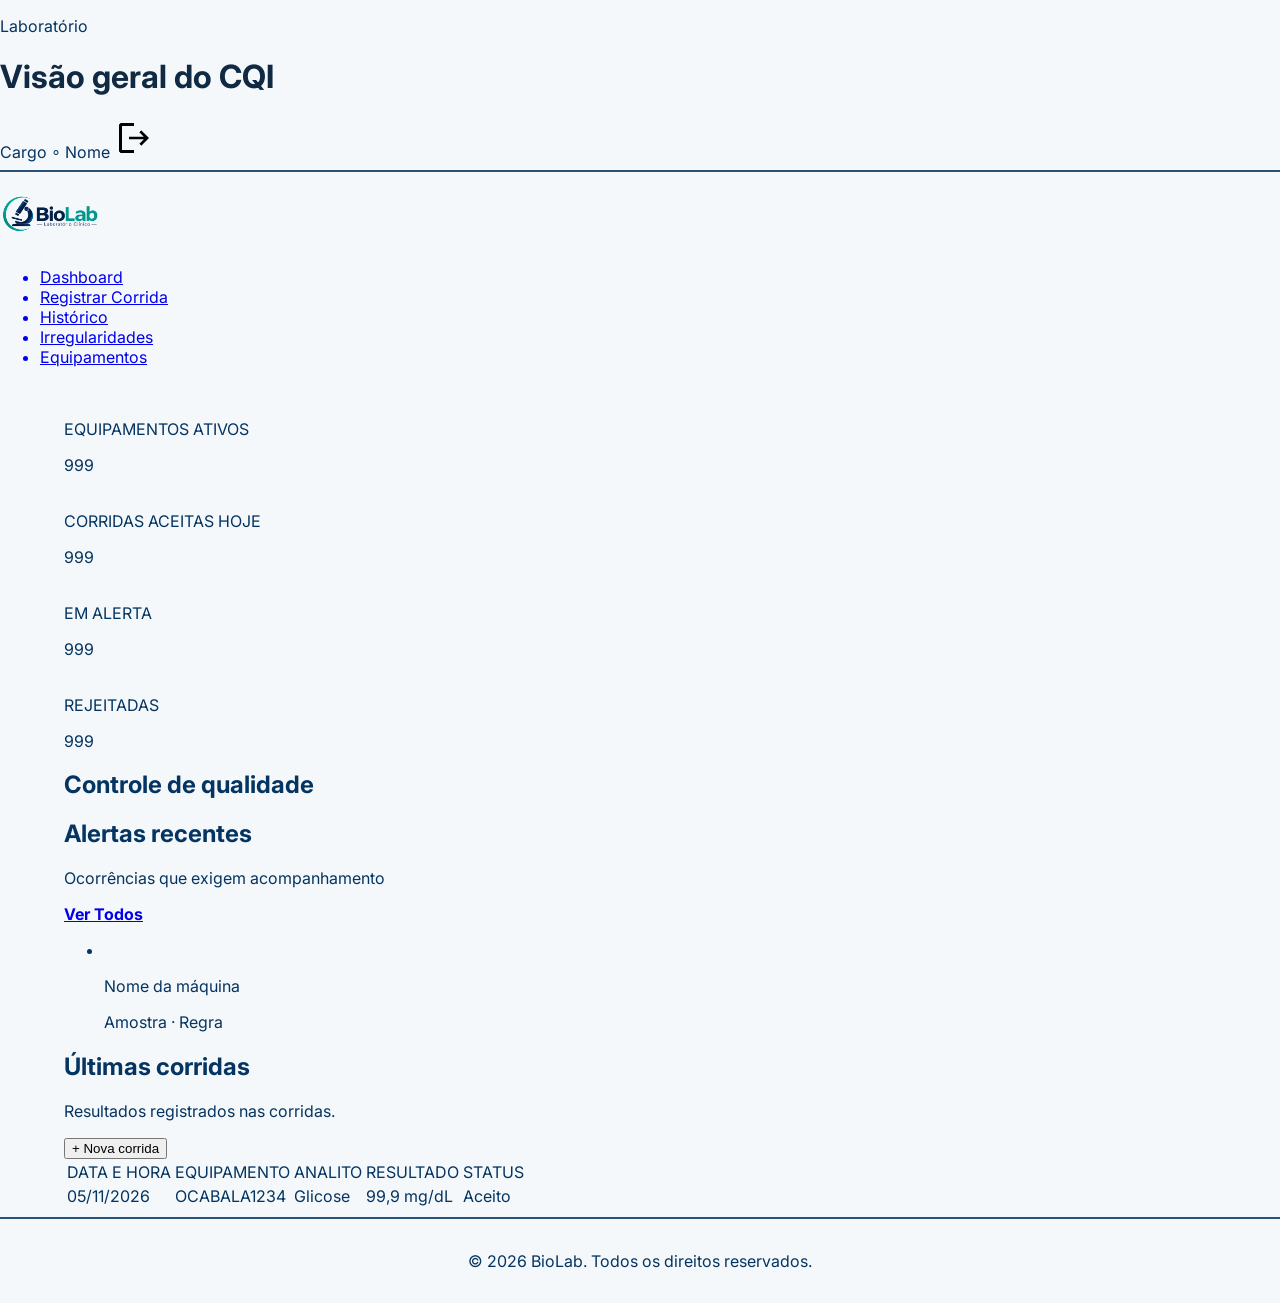
==== html/index.html @ d47f771e "css adicionado nas telas de cadastro e login" ====
<!DOCTYPE html>
 <html lang="pt-br">
 <head>
    <meta charset="UTF-8">
    <meta name="viewport" content="width=device-width, initial-scale=1.0">
    <title>BioLab</title>
    <link rel="shortcut icon" href="../img/biolab_favicon.ico" type="image/x-icon">
    <link rel="preconnect" href="https://fonts.googleapis.com">
    <link rel="preconnect" href="https://fonts.gstatic.com" crossorigin>
    <link href="https://fonts.googleapis.com/css2?family=Google+Sans:ital,opsz,wght@0,17..18,400..700;1,17..18,400..700&family=Inter:ital,opsz,wght@0,14..32,100..900;1,14..32,100..900&display=swap" rel="stylesheet">
    <link rel="stylesheet" href="../css/style.css">
 </head>
 <body>
    <header>
        <div>
            <p>Laboratório</p>
            <h1>Visão geral do CQI</h1>
        </div>
        <div>
            Cargo ∘ Nome 
            <img src="../img/logout.png" alt="sair da conta"><!--Colocar cargo da conta e nome da conta-->
        </div>
        <hr>
    </header>
    <aside>
        <a href="../html/index.html"><img src="../img/Logo-biolab.png" alt="Logo da BioLab" width="100"></a>

        <nav>
            <ul>
                <a href="../html/index.html">
                    <li>Dashboard</li>
                </a>
                <a href="../html/registrarCorridas.html">
                    <li>Registrar Corrida</li>
                </a>
                <a href="../html/historico.html">
                    <li>Histórico</li>
                </a>
                <a href="../html/Irregularidades.html">
                    <li>Irregularidades</li>
                </a>
                <a href="../html/equipamentos.html">
                    <li>Equipamentos</li>
                </a>
            </ul>
        </nav>
    </aside>
    <main>
        <section>
            <article>
                <div>
                    <img src="" alt=""> <!--Por imagem relacionada-->
                </div>
                <div>
                    <p>EQUIPAMENTOS ATIVOS</p>
                    999 <!--Variavel-->
                </div>
            </article>
            <article>
                <div>
                    <img src="" alt=""> <!--Por imagem relacionada-->
                </div>
                <div>
                    <p>CORRIDAS ACEITAS HOJE</p>
                    999 <!--Variavel-->
                </div>
            </article>
            <article>
                <div>
                    <img src="" alt=""> <!--Por imagem relacionada-->
                </div>
                <div>
                    <p>EM ALERTA</p>
                    999 <!--Variavel-->
                </div>
            </article>
            <article>
                <div>
                    <img src="" alt=""> <!--Por imagem relacionada-->
                </div>
                <div>
                    <p>REJEITADAS</p>
                    999 <!--Variavel-->
                </div>
            </article>
        </section>
        <section> <!--Parte do gráfico-->
            <h2>Controle de qualidade</h2>
            
        </section>
        <section>
            <div>
                <div>
                    <h2>Alertas recentes</h2>
                    <p>Ocorrências que exigem acompanhamento</p>
                </div>
                <div>
                    <a href="#"><strong>Ver Todos</strong></a>
                </div>
            </div>
            <div>
                <ul>
                    <li>
                        <div>
                            <img src="" alt=""> <!--Bolinha com cor correspondente ao alerta (Vermelha ou amarela)-->
                        </div>
                        <div>
                            <p>Nome da máquina</p>
                            <p>Amostra · Regra</p>
                        </div>
                    </li> <!--Adicionar mais li com JS-->
                </ul>
            </div>
        </section>
        <section>
            <div>
                <div>
                    <h2>Últimas corridas</h2>
                    <p>Resultados registrados nas corridas.</p>
                </div>
                <div>
                    <input type="button" value="+ Nova corrida">
                </div>
            </div>
            <table>
                <thead>
                    <tr>
                        <td>
                            DATA E HORA
                        </td>
                        <td>
                            EQUIPAMENTO
                        </td>
                        <td>
                            ANALITO
                        </td>
                        <td>
                            RESULTADO
                        </td>
                        <td>
                            STATUS
                        </td>
                    </tr>
                </thead>
                <tbody>
                    <tr>
                        <td>
                            05/11/2026
                        </td>
                        <td>
                            OCABALA1234
                        </td>
                        <td>
                            Glicose
                        </td>
                        <td>
                            99,9 mg/dL
                        </td>
                        <td>
                            Aceito
                        </td>
                    </tr>
                </tbody>
                
            </table>
        </section>
    </main>
    <footer>
        <hr>
        <p>&copy; 2026 BioLab. Todos os direitos reservados.</p>   
    </footer>
 </body>
 </html>
---- css/style.css ----
body{
    min-height: 100vh;
    display: flex;
    flex-direction: column;
    font-family: "Google Sans", "Inter", sans-serif;
    margin: 0;
    padding: 0;
    background-color: #F5F8FA;
    color: #043461;
}

main{
    margin: 0 4rem;
    flex: 1;
}

h1{
    color: #102A43;
}

hr{
    border: 0.1rem solid #07355fd8 ;
}



footer > p{
    padding: 1rem;
    text-align: center;
}

form{
    width: 18rem;
    margin-top: 3rem;
    display: flex;
    flex-direction: column;
    padding: 2rem;
}

form > div{
    margin: 0.6rem;
}

.label-text{
    margin-left: 0.2rem;
    font-weight: 500;
    font-size: 1rem;
    color: #102A43;
}

.input-text{
    box-sizing: border-box;
    width: 100%;
    padding: 0.3rem 0rem 0.3rem 0.5rem;
    font-family: "Google Sans", "Inter", sans-serif;
    border: 0.1rem solid #07355fd8;
    border-radius: 0.7rem;
}

.input-text:focus{
    outline: none;
    border: 0.1rem solid #07355fd8;
    box-shadow: 0 0 5px rgba(6, 31, 104, 0.616);
}

.input-text:hover{
    outline: none;
    border-color: #395bb9;
}

select{
    cursor: pointer;
    appearance: none;
    width: 100%;
    padding: 0.3rem 2rem 0.3rem 0.5rem;
    font-family: "Google Sans", "Inter", sans-serif;
    border: 0.1rem solid #07355fd8;
    border-radius: 0.7rem;
}

option{
    background-color: white;
    font-family: "Google Sans", "Inter", sans-serif;
    font-weight: 500;
}

option:checked{
    background-color: #07355fd8;
    color: white;
}

.enviar{
    display: block;
    margin: 1rem auto 0 auto;
    width: 8rem;
    padding: 0.4rem;
    background-color: #005e95;
    color: white;
    border: 2px solid #102A43;
    border-radius: 1rem;
    transition: ease 0.7s;
}

.enviar:hover{
    cursor: pointer;
    transform: scale(1.09);
}
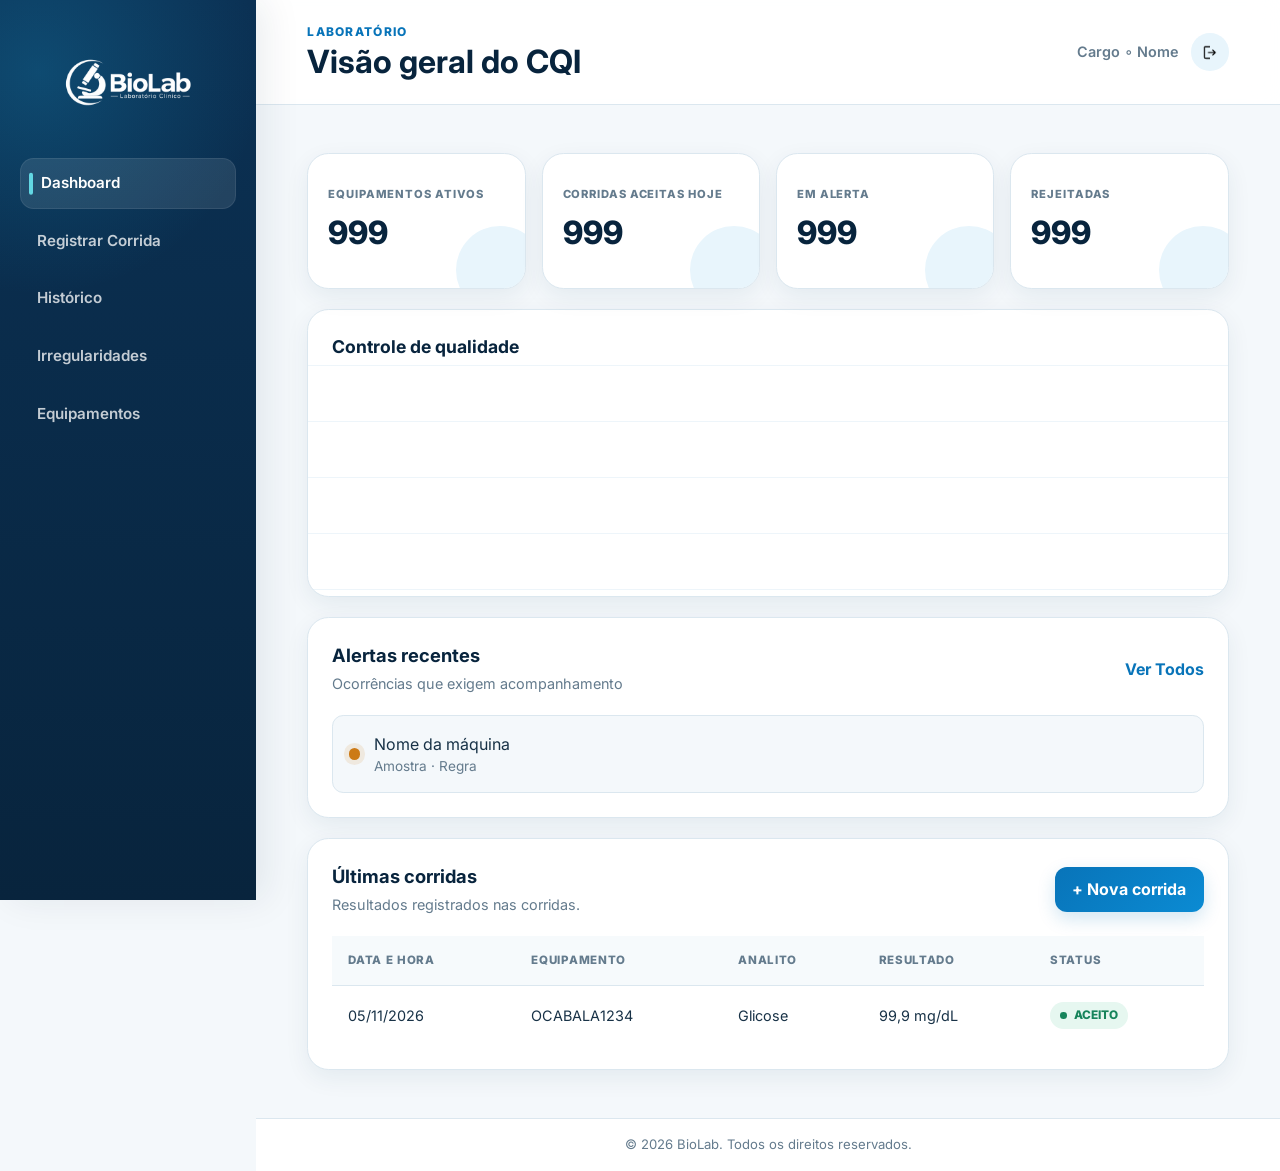
==== commit 99362f59: "style: moderniza e responsiviza as telas" ====
--- a/html/index.html
+++ b/html/index.html
@@ -10,7 +10,7 @@
     <link href="https://fonts.googleapis.com/css2?family=Google+Sans:ital,opsz,wght@0,17..18,400..700;1,17..18,400..700&family=Inter:ital,opsz,wght@0,14..32,100..900;1,14..32,100..900&display=swap" rel="stylesheet">
     <link rel="stylesheet" href="../css/style.css">
  </head>
- <body>
+ <body class="app-shell page-dashboard">
     <header>
         <div>
             <p>Laboratório</p>
@@ -27,7 +27,7 @@
 
         <nav>
             <ul>
-                <a href="../html/index.html">
+                <a href="../html/index.html" aria-current="page">
                     <li>Dashboard</li>
                 </a>
                 <a href="../html/registrarCorridas.html">
@@ -122,24 +122,25 @@
                     <input type="button" value="+ Nova corrida">
                 </div>
             </div>
+            <div class="table-wrap">
             <table>
                 <thead>
                     <tr>
-                        <td>
+                        <th>
                             DATA E HORA
-                        </td>
-                        <td>
+                        </th>
+                        <th>
                             EQUIPAMENTO
-                        </td>
-                        <td>
+                        </th>
+                        <th>
                             ANALITO
-                        </td>
-                        <td>
+                        </th>
+                        <th>
                             RESULTADO
-                        </td>
-                        <td>
+                        </th>
+                        <th>
                             STATUS
-                        </td>
+                        </th>
                     </tr>
                 </thead>
                 <tbody>
@@ -157,12 +158,13 @@
                             99,9 mg/dL
                         </td>
                         <td>
-                            Aceito
+                            <span class="status status--success">Aceito</span>
                         </td>
                     </tr>
                 </tbody>
                 
             </table>
+            </div>
         </section>
     </main>
     <footer>
@@ -170,4 +172,4 @@
         <p>&copy; 2026 BioLab. Todos os direitos reservados.</p>   
     </footer>
  </body>
- </html>+ </html>
--- a/css/style.css
+++ b/css/style.css
@@ -1,107 +1,371 @@
-body{
+:root {
+    --navy-950: #08243d;
+    --navy-900: #0b3154;
+    --navy-800: #10466f;
+    --blue-700: #0874b9;
+    --blue-600: #0b8bd3;
+    --blue-100: #e8f5fc;
+    --surface: #fff;
+    --surface-soft: #f4f8fb;
+    --border: #dbe7ef;
+    --text: #183247;
+    --muted: #647b8d;
+    --success: #16845b;
+    --warning: #cc7a16;
+    --danger: #c84545;
+    --shadow-sm: 0 8px 24px rgba(17, 52, 78, .07);
+    --shadow-md: 0 16px 42px rgba(17, 52, 78, .11);
+    --radius-sm: .7rem;
+    --radius-md: 1rem;
+    --radius-lg: 1.35rem;
+    --sidebar-width: 16rem;
+}
+
+* { box-sizing: border-box; }
+html { scroll-behavior: smooth; }
+body {
     min-height: 100vh;
-    display: flex;
-    flex-direction: column;
-    font-family: "Google Sans", "Inter", sans-serif;
     margin: 0;
-    padding: 0;
-    background-color: #F5F8FA;
-    color: #043461;
-}
-
-main{
-    margin: 0 4rem;
-    flex: 1;
-}
-
-h1{
-    color: #102A43;
-}
-
-hr{
-    border: 0.1rem solid #07355fd8 ;
-}
-
-
-
-footer > p{
+    color: var(--text);
+    background: var(--surface-soft);
+    font-family: "Google Sans", "Inter", system-ui, sans-serif;
+    line-height: 1.5;
+}
+img { max-width: 100%; }
+a { color: var(--blue-700); text-decoration: none; }
+a:hover { color: var(--navy-900); }
+h1, h2, h3, p { margin-top: 0; }
+button, input, select { font: inherit; }
+
+/* Estrutura principal */
+.app-shell {
+    display: grid;
+    grid-template-columns: var(--sidebar-width) minmax(0, 1fr);
+    grid-template-rows: auto 1fr auto;
+    min-height: 100vh;
+}
+.app-shell > aside {
+    position: sticky;
+    top: 0;
+    z-index: 20;
+    grid-column: 1;
+    grid-row: 1 / 4;
+    height: 100vh;
+    padding: 2rem 1.25rem;
+    overflow-y: auto;
+    color: #fff;
+    background: radial-gradient(circle at 15% 8%, rgba(25, 159, 211, .24), transparent 26%), linear-gradient(180deg, var(--navy-900), var(--navy-950));
+    box-shadow: 10px 0 35px rgba(7, 35, 59, .08);
+}
+.app-shell > aside > a { display: flex; justify-content: center; padding: .4rem .7rem 2rem; }
+.app-shell > aside > a img { width: 8.25rem; height: auto; filter: brightness(0) invert(1); }
+.app-shell nav ul { display: grid; gap: .45rem; margin: 0; padding: 0; list-style: none; }
+.app-shell nav a {
+    position: relative;
+    display: block;
+    padding: .8rem 1rem;
+    overflow: hidden;
+    color: rgba(255, 255, 255, .76);
+    border: 1px solid transparent;
+    border-radius: .85rem;
+    font-size: .95rem;
+    font-weight: 600;
+    transition: 180ms ease;
+}
+.app-shell nav a::before {
+    position: absolute;
+    top: 50%;
+    left: .5rem;
+    width: .25rem;
+    height: 0;
+    content: "";
+    background: #62d7e3;
+    border-radius: 99px;
+    transform: translateY(-50%);
+    transition: 180ms ease;
+}
+.app-shell nav a:hover, .app-shell nav a[aria-current="page"] {
+    padding-left: 1.25rem;
+    color: #fff;
+    background: rgba(255, 255, 255, .1);
+    border-color: rgba(255, 255, 255, .08);
+}
+.app-shell nav a:hover::before, .app-shell nav a[aria-current="page"]::before { height: 1.4rem; }
+.app-shell nav li { list-style: none; }
+.app-shell > header {
+    grid-column: 2;
+    display: flex;
+    align-items: center;
+    justify-content: space-between;
+    min-width: 0;
+    padding: 1.45rem clamp(1.25rem, 4vw, 3.5rem);
+    background: rgba(255, 255, 255, .92);
+    border-bottom: 1px solid var(--border);
+    backdrop-filter: blur(14px);
+}
+.app-shell > header > div:first-child p {
+    margin-bottom: .1rem;
+    color: var(--blue-700);
+    font-size: .75rem;
+    font-weight: 800;
+    letter-spacing: .11em;
+    text-transform: uppercase;
+}
+.app-shell > header h1 { margin-bottom: 0; color: var(--navy-950); font-size: clamp(1.35rem, 2.6vw, 2rem); line-height: 1.2; }
+.app-shell > header > div:nth-child(2) {
+    display: flex;
+    align-items: center;
+    gap: .75rem;
+    color: var(--muted);
+    font-size: .9rem;
+    font-weight: 600;
+    white-space: nowrap;
+}
+.app-shell > header > div:nth-child(2) img {
+    width: 2.35rem;
+    height: 2.35rem;
+    padding: .65rem;
+    background: var(--blue-100);
+    border-radius: 50%;
+    transition: 180ms ease;
+}
+.app-shell > header > div:nth-child(2) img:hover { background: #d8edf8; transform: translateY(-1px); }
+.app-shell > header hr, .app-shell > footer hr { display: none; }
+.app-shell > main {
+    grid-column: 2;
+    width: min(100%, 92rem);
+    padding: clamp(1.5rem, 4vw, 3rem) clamp(1.25rem, 4vw, 3.5rem);
+}
+.app-shell > footer {
+    grid-column: 2;
+    padding: 1rem clamp(1.25rem, 4vw, 3.5rem);
+    color: var(--muted);
+    background: var(--surface);
+    border-top: 1px solid var(--border);
+    font-size: .82rem;
+    text-align: center;
+}
+.app-shell > footer p { margin: 0; }
+
+/* Introduções e cartões */
+.page-intro { margin-bottom: 1.5rem; }
+.page-intro > p:first-child, .page-register > main > p:first-child {
+    margin-bottom: .25rem;
+    color: var(--blue-700);
+    font-size: .76rem;
+    font-weight: 800;
+    letter-spacing: .12em;
+    text-transform: uppercase;
+}
+.page-intro h2, .page-register > main > h2 { margin-bottom: .35rem; color: var(--navy-950); font-size: clamp(1.45rem, 3vw, 2rem); }
+.page-intro > p:last-child, .page-register > main > h2 + p { margin-bottom: 0; color: var(--muted); }
+.app-shell main section, .app-shell main article {
+    background: var(--surface);
+    border: 1px solid var(--border);
+    border-radius: var(--radius-lg);
+    box-shadow: var(--shadow-sm);
+}
+
+/* Dashboard */
+.page-dashboard main { display: grid; gap: 1.25rem; }
+.page-dashboard main > section:first-child {
+    display: grid;
+    grid-template-columns: repeat(4, minmax(0, 1fr));
+    gap: 1rem;
+    background: transparent;
+    border: 0;
+    box-shadow: none;
+}
+.page-dashboard main > section:first-child article {
+    position: relative;
+    display: flex;
+    align-items: center;
+    min-height: 8.5rem;
+    padding: 1.25rem;
+    overflow: hidden;
+}
+.page-dashboard main > section:first-child article::after {
+    position: absolute;
+    right: -1.2rem;
+    bottom: -1.6rem;
+    width: 5.5rem;
+    height: 5.5rem;
+    content: "";
+    background: var(--blue-100);
+    border-radius: 50%;
+}
+.page-dashboard main > section:first-child article > div:first-child { display: none; }
+.page-dashboard main > section:first-child article > div:last-child { position: relative; z-index: 1; color: var(--navy-950); font-size: 2rem; font-weight: 800; }
+.page-dashboard main > section:first-child article p { margin-bottom: .35rem; color: var(--muted); font-size: .7rem; font-weight: 800; letter-spacing: .08em; }
+.page-dashboard main > section:nth-child(2) {
+    min-height: 18rem;
+    padding: 1.5rem;
+    background: linear-gradient(to top, rgba(8, 116, 185, .07) 1px, transparent 1px) 0 3.5rem / 100% 3.5rem, var(--surface);
+}
+.page-dashboard main > section:nth-child(2) h2 { color: var(--navy-950); font-size: 1.1rem; }
+.page-dashboard main > section:nth-child(3), .page-dashboard main > section:nth-child(4) { padding: 1.5rem; }
+.page-dashboard main > section:nth-child(3) > div:first-child, .page-dashboard main > section:nth-child(4) > div:first-child {
+    display: flex;
+    align-items: center;
+    justify-content: space-between;
+    gap: 1rem;
+}
+.page-dashboard main section h2 { margin-bottom: .2rem; color: var(--navy-950); font-size: 1.15rem; }
+.page-dashboard main section h2 + p { margin-bottom: 0; color: var(--muted); font-size: .9rem; }
+.page-dashboard main > section:nth-child(3) ul { margin: 1.25rem 0 0; padding: 0; list-style: none; }
+.page-dashboard main > section:nth-child(3) li {
+    display: flex;
+    align-items: center;
+    gap: .85rem;
     padding: 1rem;
+    background: var(--surface-soft);
+    border: 1px solid var(--border);
+    border-radius: var(--radius-sm);
+}
+.page-dashboard main > section:nth-child(3) li > div:first-child {
+    width: .7rem;
+    height: .7rem;
+    flex: 0 0 auto;
+    background: var(--warning);
+    border-radius: 50%;
+    box-shadow: 0 0 0 5px rgba(204, 122, 22, .12);
+}
+.page-dashboard main > section:nth-child(3) li img { display: none; }
+.page-dashboard main > section:nth-child(3) li p { margin: 0; }
+.page-dashboard main > section:nth-child(3) li p:last-child { color: var(--muted); font-size: .85rem; }
+
+/* Tabelas */
+.table-wrap { width: 100%; overflow-x: auto; border-radius: var(--radius-md); }
+table { width: 100%; min-width: 42rem; border-collapse: collapse; color: var(--text); }
+th, td { padding: 1rem; border-bottom: 1px solid var(--border); text-align: left; white-space: nowrap; }
+th { color: var(--muted); background: #f6fafc; font-size: .72rem; font-weight: 800; letter-spacing: .06em; text-transform: uppercase; }
+td { font-size: .9rem; }
+tbody tr { transition: background 150ms ease; }
+tbody tr:hover { background: #f8fbfd; }
+tbody tr:last-child td { border-bottom: 0; }
+.page-dashboard main > section:nth-child(4) table { margin-top: 1.25rem; }
+.status { display: inline-flex; align-items: center; gap: .4rem; padding: .3rem .65rem; border-radius: 99px; font-size: .74rem; font-weight: 800; text-transform: uppercase; }
+.status::before { width: .42rem; height: .42rem; content: ""; background: currentColor; border-radius: 50%; }
+.status--success { color: var(--success); background: #e6f7f0; }
+.status--danger { color: var(--danger); background: #fff0f0; }
+
+/* Botões e formulários */
+.button, .enviar, input[type="button"], button, .page-equipment article a {
+    display: inline-flex;
+    align-items: center;
+    justify-content: center;
+    min-height: 2.7rem;
+    padding: .65rem 1.1rem;
+    color: #fff;
+    background: linear-gradient(135deg, var(--blue-700), var(--blue-600));
+    border: 0;
+    border-radius: .75rem;
+    box-shadow: 0 7px 18px rgba(8, 116, 185, .18);
+    font-weight: 700;
+    cursor: pointer;
+    transition: 180ms ease;
+}
+.button:hover, .enviar:hover, input[type="button"]:hover, button:hover, .page-equipment article a:hover {
+    color: #fff;
+    transform: translateY(-2px);
+    box-shadow: 0 10px 24px rgba(8, 116, 185, .26);
+}
+label { display: block; margin-bottom: .4rem; color: var(--navy-900); font-size: .88rem; font-weight: 700; }
+input[type="text"], input[type="password"], input[type="email"], select {
+    width: 100%;
+    min-height: 3rem;
+    padding: .72rem .85rem;
+    color: var(--text);
+    background: #fff;
+    border: 1px solid #cddde7;
+    border-radius: .75rem;
+    outline: none;
+    transition: 160ms ease;
+}
+select {
+    appearance: none;
+    padding-right: 2.5rem;
+    background-image: linear-gradient(45deg, transparent 50%, var(--navy-800) 50%), linear-gradient(135deg, var(--navy-800) 50%, transparent 50%);
+    background-position: calc(100% - 18px) 50%, calc(100% - 13px) 50%;
+    background-size: 5px 5px, 5px 5px;
+    background-repeat: no-repeat;
+    cursor: pointer;
+}
+input:focus, select:focus { border-color: var(--blue-600); box-shadow: 0 0 0 4px rgba(11, 139, 211, .12); }
+input:disabled { color: #8ba0ae; background: #edf3f6; cursor: not-allowed; }
+
+/* Registrar corrida */
+.page-register > main > h2 + p { margin-bottom: 1.5rem; }
+.page-register main > section { padding: clamp(1.25rem, 3vw, 2rem); }
+.page-register main > section > h3, .page-register form > h3 { margin-bottom: 1.15rem; color: var(--navy-950); font-size: 1.05rem; }
+.page-register form > div { display: grid; grid-template-columns: repeat(2, minmax(0, 1fr)); gap: 1rem; margin-bottom: 1rem; }
+.page-register form hr { height: 1px; margin: 1.75rem 0; background: var(--border); border: 0; }
+.page-register .form-actions { display: flex; justify-content: flex-end; margin: 1.5rem 0 0; }
+
+/* Histórico */
+.page-history main > section { padding: 0; overflow: hidden; }
+
+/* Equipamentos */
+.page-equipment main > article { display: flex; align-items: center; justify-content: space-between; gap: 1.5rem; padding: 1.5rem; }
+.page-equipment main > article > div:first-child > p:first-child {
+    display: inline-block;
+    margin-bottom: .55rem;
+    padding: .25rem .65rem;
+    color: var(--success);
+    background: #e6f7f0;
+    border-radius: 99px;
+    font-size: .7rem;
+    font-weight: 800;
+}
+.page-equipment main > article h3 { margin-bottom: .2rem; color: var(--navy-950); }
+.page-equipment main > article h3 + p { margin-bottom: 0; color: var(--muted); }
+.page-equipment main > article form { margin: 0; }
+
+/* Irregularidades */
+.page-irregularities main > section { position: relative; min-height: 13rem; padding: 2rem; }
+.page-irregularities main > section:empty::before {
+    position: absolute;
+    inset: 1.5rem;
+    display: grid;
+    place-items: center;
+    content: "Nenhuma irregularidade cadastrada no momento.";
+    color: var(--muted);
+    background: var(--surface-soft);
+    border: 1px dashed #bfd1dc;
+    border-radius: var(--radius-md);
     text-align: center;
 }
 
-form{
-    width: 18rem;
-    margin-top: 3rem;
-    display: flex;
-    flex-direction: column;
-    padding: 2rem;
-}
-
-form > div{
-    margin: 0.6rem;
-}
-
-.label-text{
-    margin-left: 0.2rem;
-    font-weight: 500;
-    font-size: 1rem;
-    color: #102A43;
-}
-
-.input-text{
-    box-sizing: border-box;
-    width: 100%;
-    padding: 0.3rem 0rem 0.3rem 0.5rem;
-    font-family: "Google Sans", "Inter", sans-serif;
-    border: 0.1rem solid #07355fd8;
-    border-radius: 0.7rem;
-}
-
-.input-text:focus{
-    outline: none;
-    border: 0.1rem solid #07355fd8;
-    box-shadow: 0 0 5px rgba(6, 31, 104, 0.616);
-}
-
-.input-text:hover{
-    outline: none;
-    border-color: #395bb9;
-}
-
-select{
-    cursor: pointer;
-    appearance: none;
-    width: 100%;
-    padding: 0.3rem 2rem 0.3rem 0.5rem;
-    font-family: "Google Sans", "Inter", sans-serif;
-    border: 0.1rem solid #07355fd8;
-    border-radius: 0.7rem;
-}
-
-option{
-    background-color: white;
-    font-family: "Google Sans", "Inter", sans-serif;
-    font-weight: 500;
-}
-
-option:checked{
-    background-color: #07355fd8;
-    color: white;
-}
-
-.enviar{
-    display: block;
-    margin: 1rem auto 0 auto;
-    width: 8rem;
-    padding: 0.4rem;
-    background-color: #005e95;
-    color: white;
-    border: 2px solid #102A43;
-    border-radius: 1rem;
-    transition: ease 0.7s;
-}
-
-.enviar:hover{
-    cursor: pointer;
-    transform: scale(1.09);
-}+@media (max-width: 1100px) {
+    :root { --sidebar-width: 13.5rem; }
+    .page-dashboard main > section:first-child { grid-template-columns: repeat(2, minmax(0, 1fr)); }
+}
+
+@media (max-width: 780px) {
+    .app-shell { display: flex; flex-direction: column; }
+    .app-shell > aside { position: static; order: -2; width: 100%; height: auto; padding: .85rem 1rem; overflow: visible; }
+    .app-shell > aside > a { padding: 0 0 .7rem; }
+    .app-shell > aside > a img { width: 6.2rem; }
+    .app-shell nav ul { display: flex; gap: .45rem; padding-bottom: .2rem; overflow-x: auto; scrollbar-width: thin; }
+    .app-shell nav a, .app-shell nav a:hover, .app-shell nav a[aria-current="page"] { padding: .65rem .85rem; white-space: nowrap; }
+    .app-shell nav a::before { display: none; }
+    .app-shell > header { order: -1; padding: 1rem 1.25rem; }
+    .app-shell > header > div:nth-child(2) { font-size: 0; }
+    .app-shell > main, .app-shell > footer { width: 100%; }
+}
+
+@media (max-width: 600px) {
+    .app-shell > main { padding: 1.25rem 1rem 2rem; }
+    .page-dashboard main > section:first-child { grid-template-columns: 1fr; }
+    .page-dashboard main > section:first-child article { min-height: 7rem; }
+    .page-dashboard main > section:nth-child(3) > div:first-child,
+    .page-dashboard main > section:nth-child(4) > div:first-child,
+    .page-equipment main > article { align-items: flex-start; flex-direction: column; }
+    .page-register form > div { grid-template-columns: 1fr; }
+    .page-register .form-actions, .page-register .form-actions button, .page-equipment main > article form, .page-equipment main > article a { width: 100%; }
+    th, td { padding: .85rem; }
+}
+
+@media (prefers-reduced-motion: reduce) {
+    *, *::before, *::after { scroll-behavior: auto !important; transition-duration: .01ms !important; }
+}
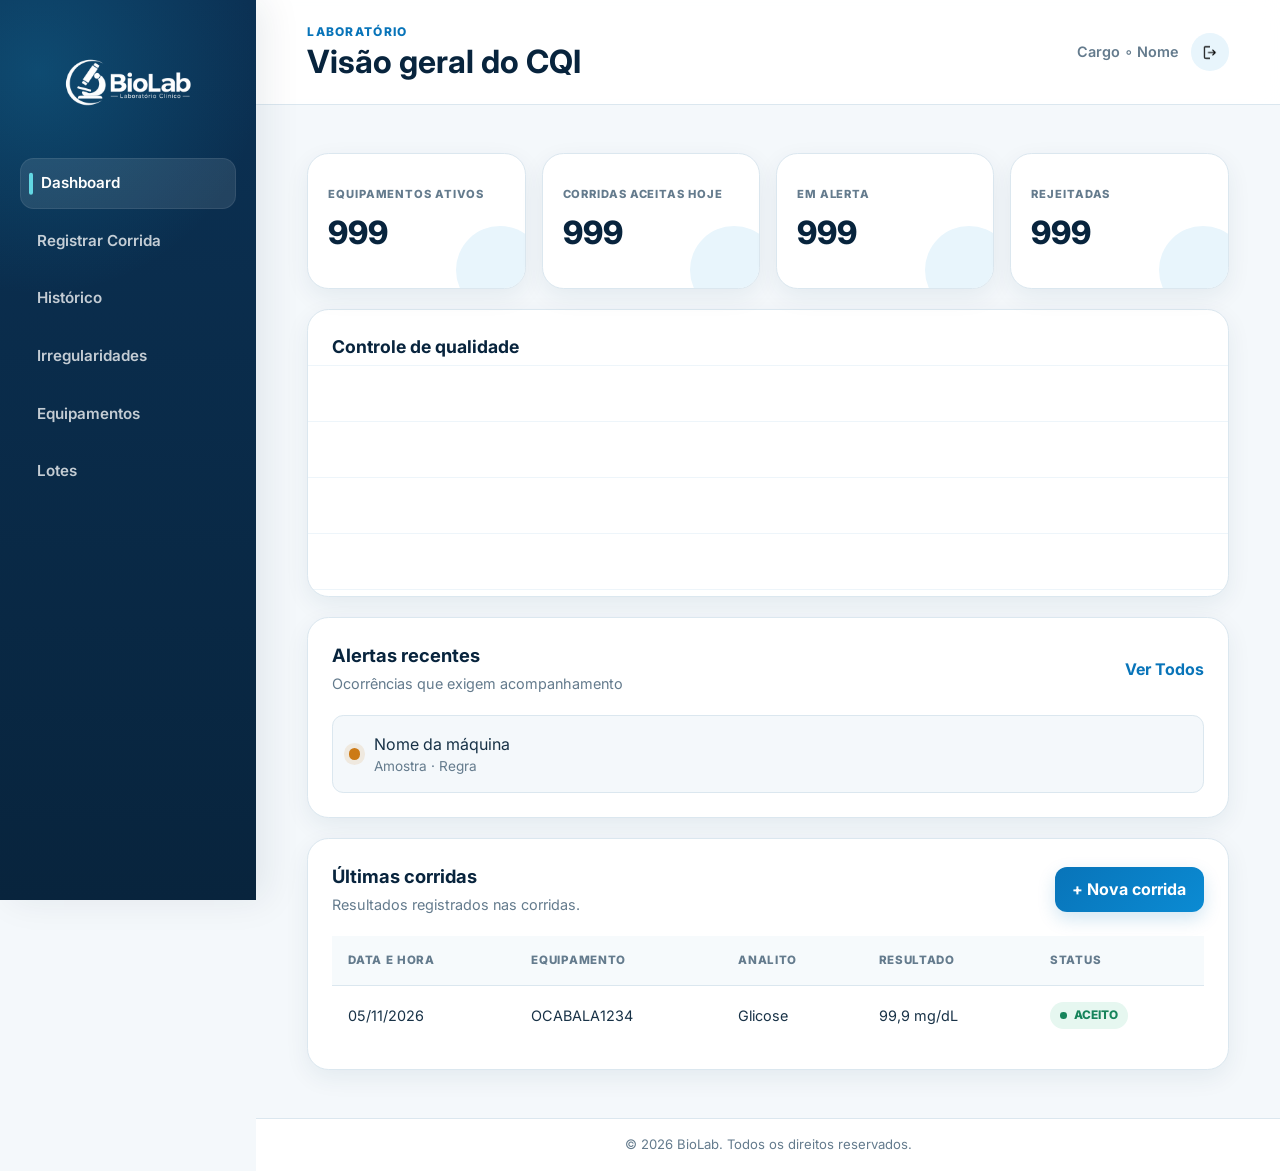
==== commit 3aec0acf: "tela de lotes adicionada" ====
--- a/html/index.html
+++ b/html/index.html
@@ -41,6 +41,9 @@
                 </a>
                 <a href="../html/equipamentos.html">
                     <li>Equipamentos</li>
+                </a>
+                <a href="../html/lotes.html">
+                    <li>Lotes</li>
                 </a>
             </ul>
         </nav>
--- a/css/style.css
+++ b/css/style.css
@@ -236,7 +236,7 @@
 
 /* Tabelas */
 .table-wrap { width: 100%; overflow-x: auto; border-radius: var(--radius-md); }
-table { width: 100%; min-width: 42rem; border-collapse: collapse; color: var(--text); }
+table { width: 100%; border-collapse: collapse; color: var(--text); }
 th, td { padding: 1rem; border-bottom: 1px solid var(--border); text-align: left; white-space: nowrap; }
 th { color: var(--muted); background: #f6fafc; font-size: .72rem; font-weight: 800; letter-spacing: .06em; text-transform: uppercase; }
 td { font-size: .9rem; }
@@ -250,11 +250,11 @@
 .status--danger { color: var(--danger); background: #fff0f0; }
 
 /* Botões e formulários */
-.button, .enviar, input[type="button"], button, .page-equipment article a {
+.button, .enviar, input[type="submit"], input[type="button"], button, .page-equipment article a {
     display: inline-flex;
     align-items: center;
     justify-content: center;
-    min-height: 2.7rem;
+
     padding: .65rem 1.1rem;
     color: #fff;
     background: linear-gradient(135deg, var(--blue-700), var(--blue-600));
@@ -271,7 +271,7 @@
     box-shadow: 0 10px 24px rgba(8, 116, 185, .26);
 }
 label { display: block; margin-bottom: .4rem; color: var(--navy-900); font-size: .88rem; font-weight: 700; }
-input[type="text"], input[type="password"], input[type="email"], select {
+input[type="text"], input[type="date"], input[type="password"], input[type="email"], select {
     width: 100%;
     min-height: 3rem;
     padding: .72rem .85rem;
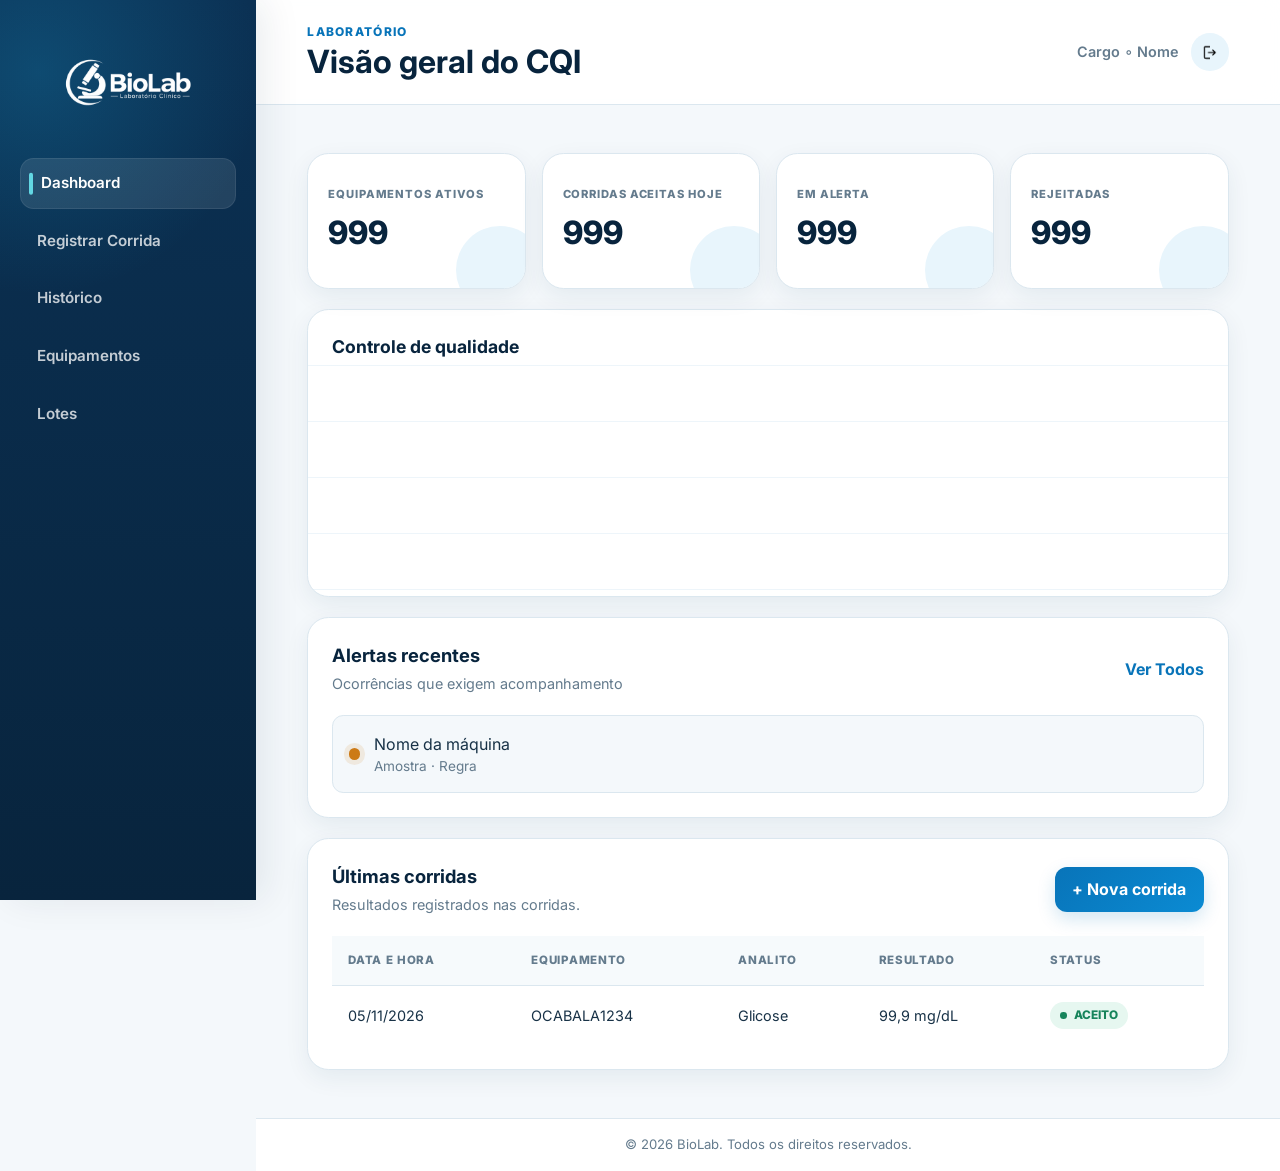
==== commit b0081a83: "Tela de quipamentos modificada e banco quase finalizado" ====
--- a/html/index.html
+++ b/html/index.html
@@ -35,9 +35,6 @@
                 </a>
                 <a href="../html/historico.html">
                     <li>Histórico</li>
-                </a>
-                <a href="../html/Irregularidades.html">
-                    <li>Irregularidades</li>
                 </a>
                 <a href="../html/equipamentos.html">
                     <li>Equipamentos</li>
@@ -89,7 +86,6 @@
         </section>
         <section> <!--Parte do gráfico-->
             <h2>Controle de qualidade</h2>
-            
         </section>
         <section>
             <div>
--- a/css/style.css
+++ b/css/style.css
@@ -150,7 +150,7 @@
 /* Introduções e cartões */
 .page-intro { margin-bottom: 1.5rem; }
 .page-intro > p:first-child, .page-register > main > p:first-child {
-    margin-bottom: .25rem;
+    margin-bottom: 0.25rem;
     color: var(--blue-700);
     font-size: .76rem;
     font-weight: 800;
@@ -247,14 +247,14 @@
 .status { display: inline-flex; align-items: center; gap: .4rem; padding: .3rem .65rem; border-radius: 99px; font-size: .74rem; font-weight: 800; text-transform: uppercase; }
 .status::before { width: .42rem; height: .42rem; content: ""; background: currentColor; border-radius: 50%; }
 .status--success { color: var(--success); background: #e6f7f0; }
+.status--alert{ color: var(--warning); background: #fffde7;}
 .status--danger { color: var(--danger); background: #fff0f0; }
 
 /* Botões e formulários */
-.button, .enviar, input[type="submit"], input[type="button"], button, .page-equipment article a {
+.button, .enviar, input[type="submit"], input[type="file"]::file-selector-button, input[type="button"], button, .page-equipment article a {
     display: inline-flex;
     align-items: center;
     justify-content: center;
-
     padding: .65rem 1.1rem;
     color: #fff;
     background: linear-gradient(135deg, var(--blue-700), var(--blue-600));
@@ -265,13 +265,13 @@
     cursor: pointer;
     transition: 180ms ease;
 }
-.button:hover, .enviar:hover, input[type="button"]:hover, button:hover, .page-equipment article a:hover {
+.button:hover, .enviar:hover, input[type="submit"]:hover, input[type="button"]:hover, button:hover, .page-equipment article a:hover {
     color: #fff;
     transform: translateY(-2px);
     box-shadow: 0 10px 24px rgba(8, 116, 185, .26);
 }
 label { display: block; margin-bottom: .4rem; color: var(--navy-900); font-size: .88rem; font-weight: 700; }
-input[type="text"], input[type="date"], input[type="password"], input[type="email"], select {
+input[type="text"], textarea, input[type="date"], input[type="password"], input[type="email"], select {
     width: 100%;
     min-height: 3rem;
     padding: .72rem .85rem;
@@ -369,3 +369,42 @@
 @media (prefers-reduced-motion: reduce) {
     *, *::before, *::after { scroll-behavior: auto !important; transition-duration: .01ms !important; }
 }
+
+.intro-button{
+    display: flex;
+    flex-direction: row;
+    margin-bottom: 2rem;
+    justify-content: space-between
+}
+
+.intro-button > div:has(> button){
+    display: flex;
+    flex-direction: column;
+    justify-content: end;
+}
+
+.intro-button > .page-intro{
+    margin: 0;
+}
+
+.fundo-voltar{
+    z-index: 999;
+    position: fixed;
+    top: 0%;
+    left: 0%;
+    height: 100vh;
+    width: 100vw;
+    background-color: rgba(255, 255, 255, 0.2);
+}
+
+.titulo-voltar{
+    display: flex;
+    flex-direction: row;
+    justify-content: space-between;
+}
+
+.icon-fechar{
+    width: 2rem;
+    height: 2rem;
+    cursor: pointer;
+}
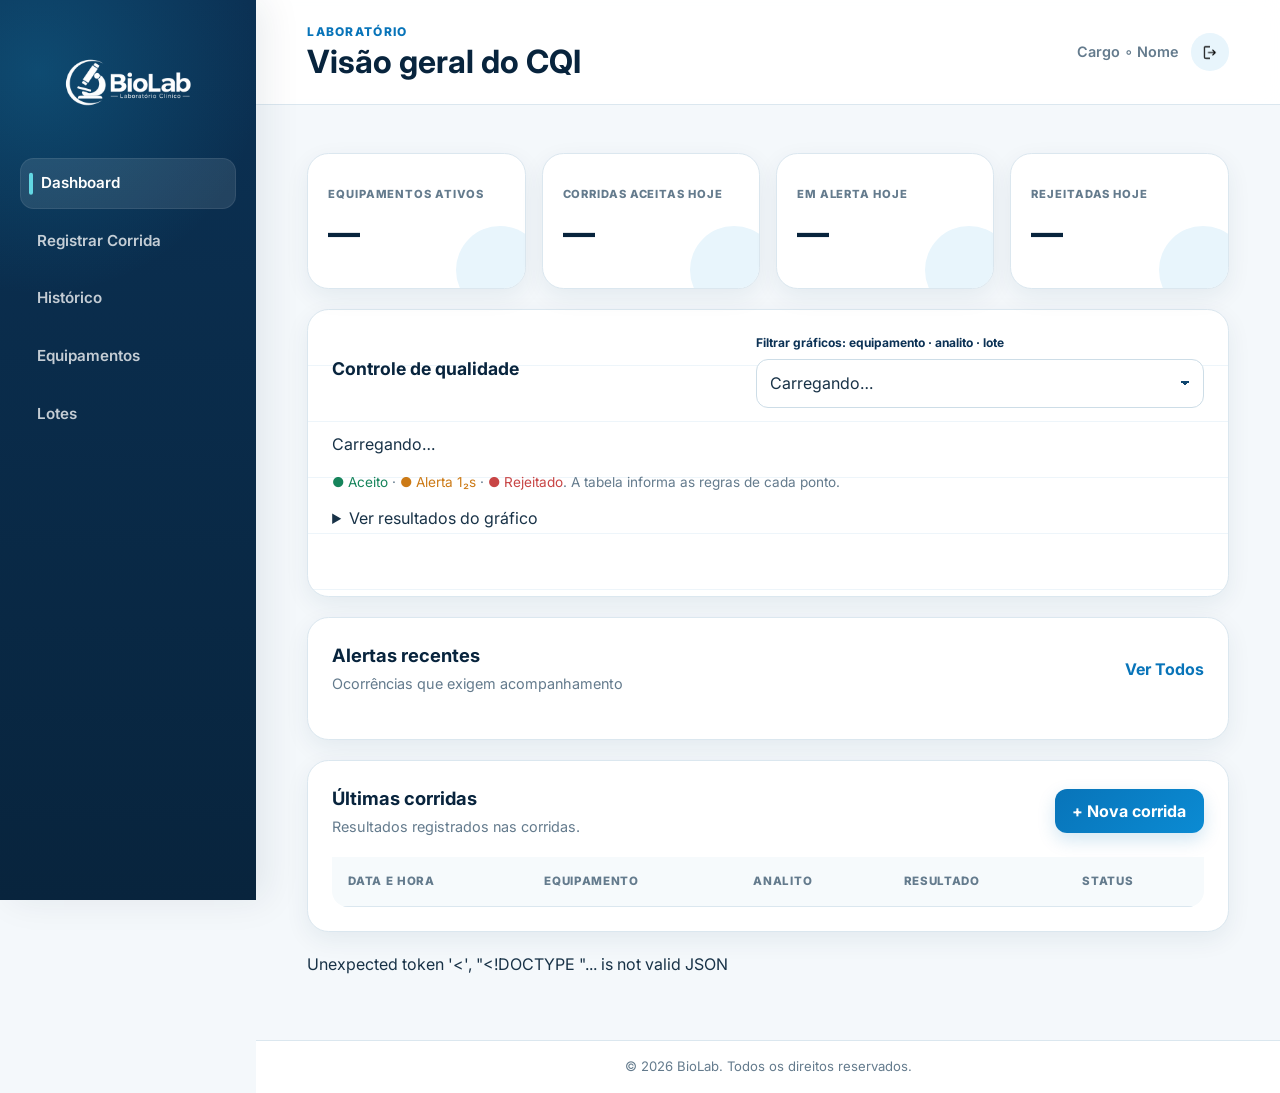
==== commit 8e67fc52: "feat: integra controle de qualidade, catalogos e banco MySQL" ====
--- a/html/index.html
+++ b/html/index.html
@@ -9,7 +9,9 @@
     <link rel="preconnect" href="https://fonts.gstatic.com" crossorigin>
     <link href="https://fonts.googleapis.com/css2?family=Google+Sans:ital,opsz,wght@0,17..18,400..700;1,17..18,400..700&family=Inter:ital,opsz,wght@0,14..32,100..900;1,14..32,100..900&display=swap" rel="stylesheet">
     <link rel="stylesheet" href="../css/style.css">
- </head>
+     <script type="module" src="../javaScript/index.js"></script>
+    <link rel="stylesheet" href="../css/index.css">
+</head>
  <body class="app-shell page-dashboard">
     <header>
         <div>
@@ -17,7 +19,7 @@
             <h1>Visão geral do CQI</h1>
         </div>
         <div>
-            Cargo ∘ Nome 
+            Cargo ∘ Nome
             <img src="../img/logout.png" alt="sair da conta"><!--Colocar cargo da conta e nome da conta-->
         </div>
         <hr>
@@ -53,7 +55,7 @@
                 </div>
                 <div>
                     <p>EQUIPAMENTOS ATIVOS</p>
-                    999 <!--Variavel-->
+                    <span data-metrica>—</span>
                 </div>
             </article>
             <article>
@@ -62,7 +64,7 @@
                 </div>
                 <div>
                     <p>CORRIDAS ACEITAS HOJE</p>
-                    999 <!--Variavel-->
+                    <span data-metrica>—</span>
                 </div>
             </article>
             <article>
@@ -70,8 +72,8 @@
                     <img src="" alt=""> <!--Por imagem relacionada-->
                 </div>
                 <div>
-                    <p>EM ALERTA</p>
-                    999 <!--Variavel-->
+                    <p>EM ALERTA HOJE</p>
+                    <span data-metrica>—</span>
                 </div>
             </article>
             <article>
@@ -79,13 +81,25 @@
                     <img src="" alt=""> <!--Por imagem relacionada-->
                 </div>
                 <div>
-                    <p>REJEITADAS</p>
-                    999 <!--Variavel-->
+                    <p>REJEITADAS HOJE</p>
+                    <span data-metrica>—</span>
                 </div>
             </article>
         </section>
         <section> <!--Parte do gráfico-->
-            <h2>Controle de qualidade</h2>
+            <div class="cq-cabecalho">
+                <h2>Controle de qualidade</h2>
+                <div class="cq-filtro"><label for="filtro-grafico">Filtrar gráficos: equipamento · analito · lote</label>
+                <select id="filtro-grafico"><option>Carregando…</option></select></div>
+            </div>
+            <div id="grafico" aria-live="polite">Carregando…</div>
+            <p id="grafico-resumo"></p>
+            <p class="cq-legenda"><span class="aceito">● Aceito</span> · <span class="alerta">● Alerta 1₂s</span> · <span class="rejeitado">● Rejeitado</span>. A tabela informa as regras de cada ponto.</p>
+            <details><summary>Ver resultados do gráfico</summary><div class="table-wrap"><table>
+                <thead><tr><th>Data e hora</th><th>Equipamento</th><th>Analito · Lote</th><th>Resultado</th><th>Status / Regras</th></tr></thead>
+                <tbody id="dados-grafico"></tbody>
+            </table></div></details>
+
         </section>
         <section>
             <div>
@@ -94,21 +108,11 @@
                     <p>Ocorrências que exigem acompanhamento</p>
                 </div>
                 <div>
-                    <a href="#"><strong>Ver Todos</strong></a>
+                    <a href="../html/Irregularidades.html"><strong>Ver Todos</strong></a>
                 </div>
             </div>
             <div>
-                <ul>
-                    <li>
-                        <div>
-                            <img src="" alt=""> <!--Bolinha com cor correspondente ao alerta (Vermelha ou amarela)-->
-                        </div>
-                        <div>
-                            <p>Nome da máquina</p>
-                            <p>Amostra · Regra</p>
-                        </div>
-                    </li> <!--Adicionar mais li com JS-->
-                </ul>
+                <ul></ul>
             </div>
         </section>
         <section>
@@ -118,7 +122,7 @@
                     <p>Resultados registrados nas corridas.</p>
                 </div>
                 <div>
-                    <input type="button" value="+ Nova corrida">
+                    <a href="../html/registrarCorridas.html"><input type="button" value="+ Nova corrida"></a>
                 </div>
             </div>
             <div class="table-wrap">
@@ -142,33 +146,15 @@
                         </th>
                     </tr>
                 </thead>
-                <tbody>
-                    <tr>
-                        <td>
-                            05/11/2026
-                        </td>
-                        <td>
-                            OCABALA1234
-                        </td>
-                        <td>
-                            Glicose
-                        </td>
-                        <td>
-                            99,9 mg/dL
-                        </td>
-                        <td>
-                            <span class="status status--success">Aceito</span>
-                        </td>
-                    </tr>
-                </tbody>
-                
+                <tbody></tbody>
+
             </table>
             </div>
         </section>
     </main>
     <footer>
         <hr>
-        <p>&copy; 2026 BioLab. Todos os direitos reservados.</p>   
+        <p>&copy; 2026 BioLab. Todos os direitos reservados.</p>
     </footer>
  </body>
  </html>
--- a/css/style.css
+++ b/css/style.css
@@ -407,4 +407,8 @@
     width: 2rem;
     height: 2rem;
     cursor: pointer;
+}
+
+.escondido{
+    display: none !important;
 }
--- a/css/index.css
+++ b/css/index.css
@@ -0,0 +1,16 @@
+/* Complementos exclusivos do dashboard; a folha original permanece intacta. */
+.page-dashboard main { grid-template-columns: minmax(0, 1fr); min-width: 0; }
+.page-dashboard main > section { min-width: 0; }
+.cq-cabecalho { display: flex; align-items: center; justify-content: space-between; gap: 1rem; flex-wrap: wrap; }
+.cq-filtro { width: min(100%, 28rem); }
+.cq-filtro label { font-size: .75rem; }
+#grafico { width: 100%; overflow-x: auto; margin-top: 1.5rem; background: var(--surface); }
+#grafico svg { display: block; min-width: 850px; }
+#grafico-resumo, .cq-legenda { color: var(--muted); font-size: .85rem; margin-top: 1rem; }
+.cq-legenda .aceito { color: var(--success); }
+.cq-legenda .alerta { color: var(--warning); }
+.cq-legenda .rejeitado { color: var(--danger); }
+.status--warning { color: var(--warning); background: #fff5e6; }
+.page-dashboard main > section:nth-child(3) li.alerta-rejeitado > div:first-child { background: var(--danger); box-shadow: 0 0 0 5px rgba(200, 69, 69, .12); }
+@media (max-width: 780px) { .page-dashboard nav ul > a { flex: 0 0 auto; } }
+@media (max-width: 600px) { .cq-filtro { width: 100%; } }
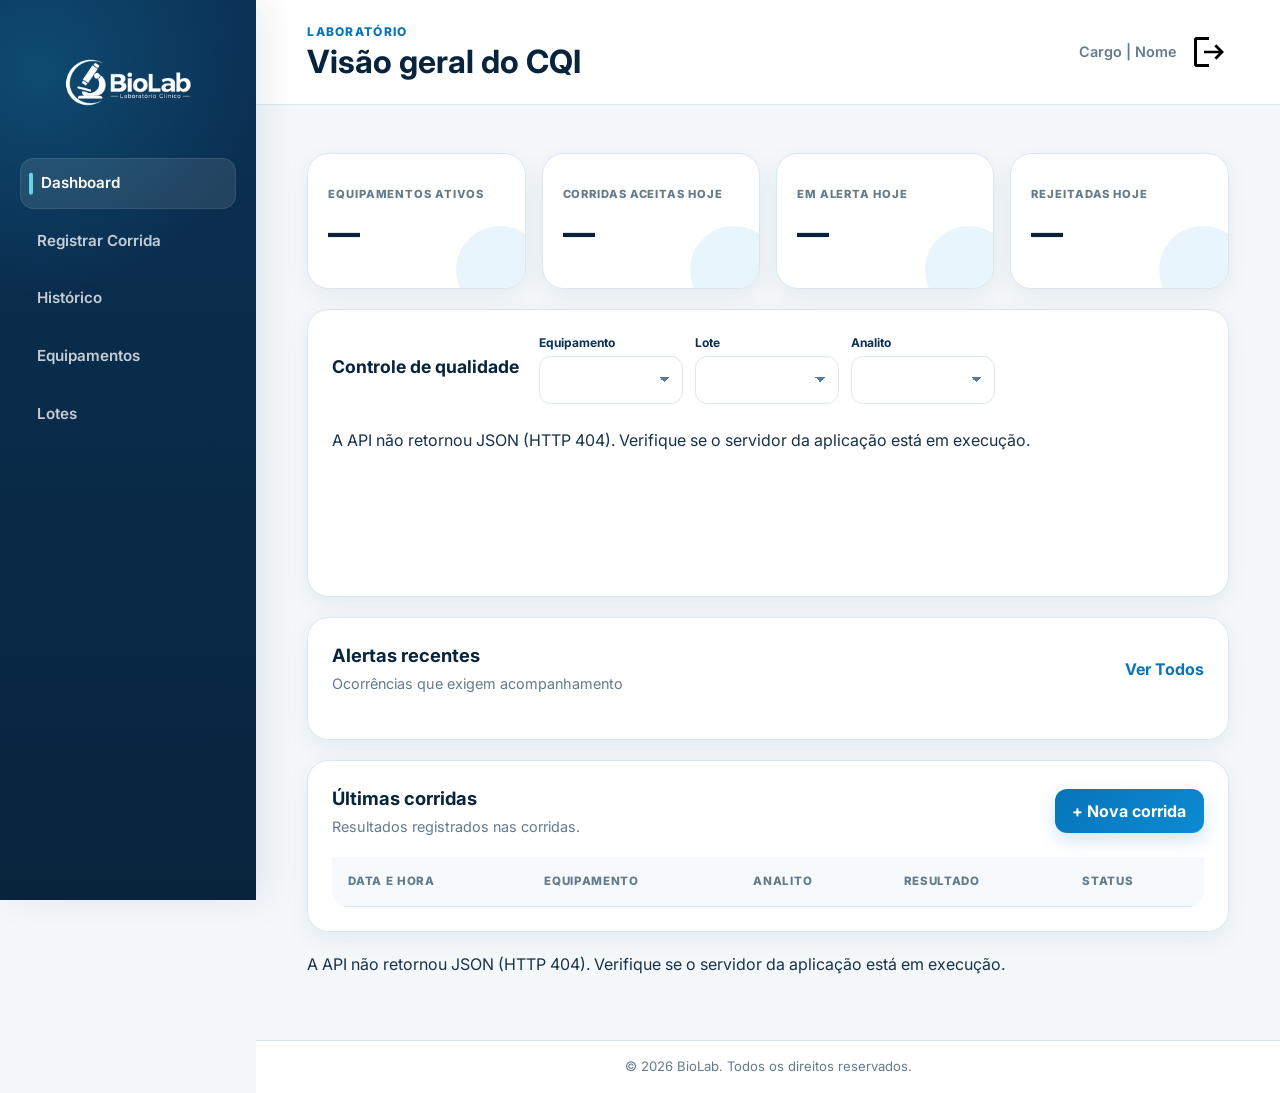
==== commit 3ff9e35c: "funcionalidades de geração de gráfico" ====
--- a/html/index.html
+++ b/html/index.html
@@ -19,7 +19,7 @@
             <h1>Visão geral do CQI</h1>
         </div>
         <div>
-            Cargo ∘ Nome
+            Cargo | Nome
             <img src="../img/logout.png" alt="sair da conta"><!--Colocar cargo da conta e nome da conta-->
         </div>
         <hr>
@@ -89,16 +89,22 @@
         <section> <!--Parte do gráfico-->
             <div class="cq-cabecalho">
                 <h2>Controle de qualidade</h2>
-                <div class="cq-filtro"><label for="filtro-grafico">Filtrar gráficos: equipamento · analito · lote</label>
-                <select id="filtro-grafico"><option>Carregando…</option></select></div>
+                <div class="cq-filtros">
+                    <label>Equipamento<select id="filtro-equipamento" disabled></select></label>
+                    <label>Lote<select id="filtro-lote" disabled></select></label>
+                    <label>Analito<select id="filtro-analito" disabled></select></label>
+                </div>
             </div>
             <div id="grafico" aria-live="polite">Carregando…</div>
-            <p id="grafico-resumo"></p>
-            <p class="cq-legenda"><span class="aceito">● Aceito</span> · <span class="alerta">● Alerta 1₂s</span> · <span class="rejeitado">● Rejeitado</span>. A tabela informa as regras de cada ponto.</p>
-            <details><summary>Ver resultados do gráfico</summary><div class="table-wrap"><table>
-                <thead><tr><th>Data e hora</th><th>Equipamento</th><th>Analito · Lote</th><th>Resultado</th><th>Status / Regras</th></tr></thead>
-                <tbody id="dados-grafico"></tbody>
-            </table></div></details>
+            <div id="grafico-visual" hidden>
+                <label for="nivel-visual">Nível de visualização</label>
+                <select id="nivel-visual">
+                    <option value="1">Nível 1 (±1 DP)</option>
+                    <option value="2">Nível 2 (±2 DP)</option>
+                    <option value="3">Nível 3 (±3 DP)</option>
+                </select>
+            </div>
+
 
         </section>
         <section>
@@ -108,11 +114,13 @@
                     <p>Ocorrências que exigem acompanhamento</p>
                 </div>
                 <div>
-                    <a href="../html/Irregularidades.html"><strong>Ver Todos</strong></a>
+                    <a href="../html/historico.html"><strong>Ver Todos</strong></a>
                 </div>
             </div>
             <div>
-                <ul></ul>
+                <ul id="alertas-recentes-tabela">
+
+                </ul>
             </div>
         </section>
         <section>
--- a/css/style.css
+++ b/css/style.css
@@ -121,15 +121,16 @@
     font-weight: 600;
     white-space: nowrap;
 }
-.app-shell > header > div:nth-child(2) img {
-    width: 2.35rem;
-    height: 2.35rem;
-    padding: .65rem;
-    background: var(--blue-100);
-    border-radius: 50%;
-    transition: 180ms ease;
-}
-.app-shell > header > div:nth-child(2) img:hover { background: #d8edf8; transform: translateY(-1px); }
+.app-shell > header .sair-conta {
+    background: transparent;
+    border: 0;
+    border-radius: 0;
+    padding: .35rem;
+    box-shadow: none;
+    transform: none;
+}
+.app-shell > header .sair-conta img { display: block; width: 1.4rem; height: 1.4rem; }
+.app-shell > header .sair-conta:focus-visible { outline: 2px solid var(--blue-700); }
 .app-shell > header hr, .app-shell > footer hr { display: none; }
 .app-shell > main {
     grid-column: 2;
@@ -200,7 +201,7 @@
 .page-dashboard main > section:nth-child(2) {
     min-height: 18rem;
     padding: 1.5rem;
-    background: linear-gradient(to top, rgba(8, 116, 185, .07) 1px, transparent 1px) 0 3.5rem / 100% 3.5rem, var(--surface);
+    background: var(--surface);
 }
 .page-dashboard main > section:nth-child(2) h2 { color: var(--navy-950); font-size: 1.1rem; }
 .page-dashboard main > section:nth-child(3), .page-dashboard main > section:nth-child(4) { padding: 1.5rem; }
@@ -304,6 +305,18 @@
 
 /* Histórico */
 .page-history main > section { padding: 0; overflow: hidden; }
+.page-history th { vertical-align: top; }
+.page-history th [data-filtro] {
+    display: block; width: 100%; min-width: 7rem; max-width: 12rem;
+    margin-top: .4rem; padding: .35rem .5rem; font-size: .82rem;
+    font-weight: 400; letter-spacing: normal; text-transform: none;
+}
+.page-history th select[data-filtro] { padding-right: 1.5rem; }
+.page-history #limpar-filtros {
+    justify-self: start; margin-top: .5rem; padding: .3rem .6rem;
+    color: var(--blue-700); background: var(--surface); box-shadow: none;
+}
+.page-history #limpar-filtros:disabled { opacity: .55; cursor: default; transform: none; }
 
 /* Equipamentos */
 .page-equipment main > article { display: flex; align-items: center; justify-content: space-between; gap: 1.5rem; padding: 1.5rem; }
--- a/css/index.css
+++ b/css/index.css
@@ -1,16 +1,25 @@
 /* Complementos exclusivos do dashboard; a folha original permanece intacta. */
 .page-dashboard main { grid-template-columns: minmax(0, 1fr); min-width: 0; }
 .page-dashboard main > section { min-width: 0; }
-.cq-cabecalho { display: flex; align-items: center; justify-content: space-between; gap: 1rem; flex-wrap: wrap; }
-.cq-filtro { width: min(100%, 28rem); }
-.cq-filtro label { font-size: .75rem; }
+.cq-cabecalho, .cq-filtros { display: flex; align-items: center; flex-wrap: wrap; gap: .75rem; }
+.cq-cabecalho h2 { margin-right: .5rem; }
+.cq-filtros { align-items: end; }
+.cq-filtros label { width: 9rem; max-width: 100%; margin: 0; font-size: .75rem; }
+.cq-filtros select { display: block; margin-top: .2rem; padding: .35rem .5rem; font-size: .85rem; }
 #grafico { width: 100%; overflow-x: auto; margin-top: 1.5rem; background: var(--surface); }
-#grafico svg { display: block; min-width: 850px; }
-#grafico-resumo, .cq-legenda { color: var(--muted); font-size: .85rem; margin-top: 1rem; }
-.cq-legenda .aceito { color: var(--success); }
-.cq-legenda .alerta { color: var(--warning); }
-.cq-legenda .rejeitado { color: var(--danger); }
+#grafico:has(canvas) { position: relative; height: clamp(320px, 45vh, 480px); }
+#grafico-visual:not([hidden]) { display: flex; align-items: center; flex-wrap: wrap; gap: .5rem; margin-top: .8rem; }
+#grafico-visual label { margin: 0; }
+#nivel-visual { width: auto; padding: .35rem .5rem; }
 .status--warning { color: var(--warning); background: #fff5e6; }
 .page-dashboard main > section:nth-child(3) li.alerta-rejeitado > div:first-child { background: var(--danger); box-shadow: 0 0 0 5px rgba(200, 69, 69, .12); }
 @media (max-width: 780px) { .page-dashboard nav ul > a { flex: 0 0 auto; } }
-@media (max-width: 600px) { .cq-filtro { width: 100%; } }
+@media (max-width: 600px) { .cq-filtros label { flex: 1 1 6.5rem; } }
+
+#nivel-visual{
+    padding: 0.1rem 2rem 0.1rem 0.2rem;
+}
+
+#alertas-recentes-tabela > li{
+    margin-bottom: 1rem;
+}
